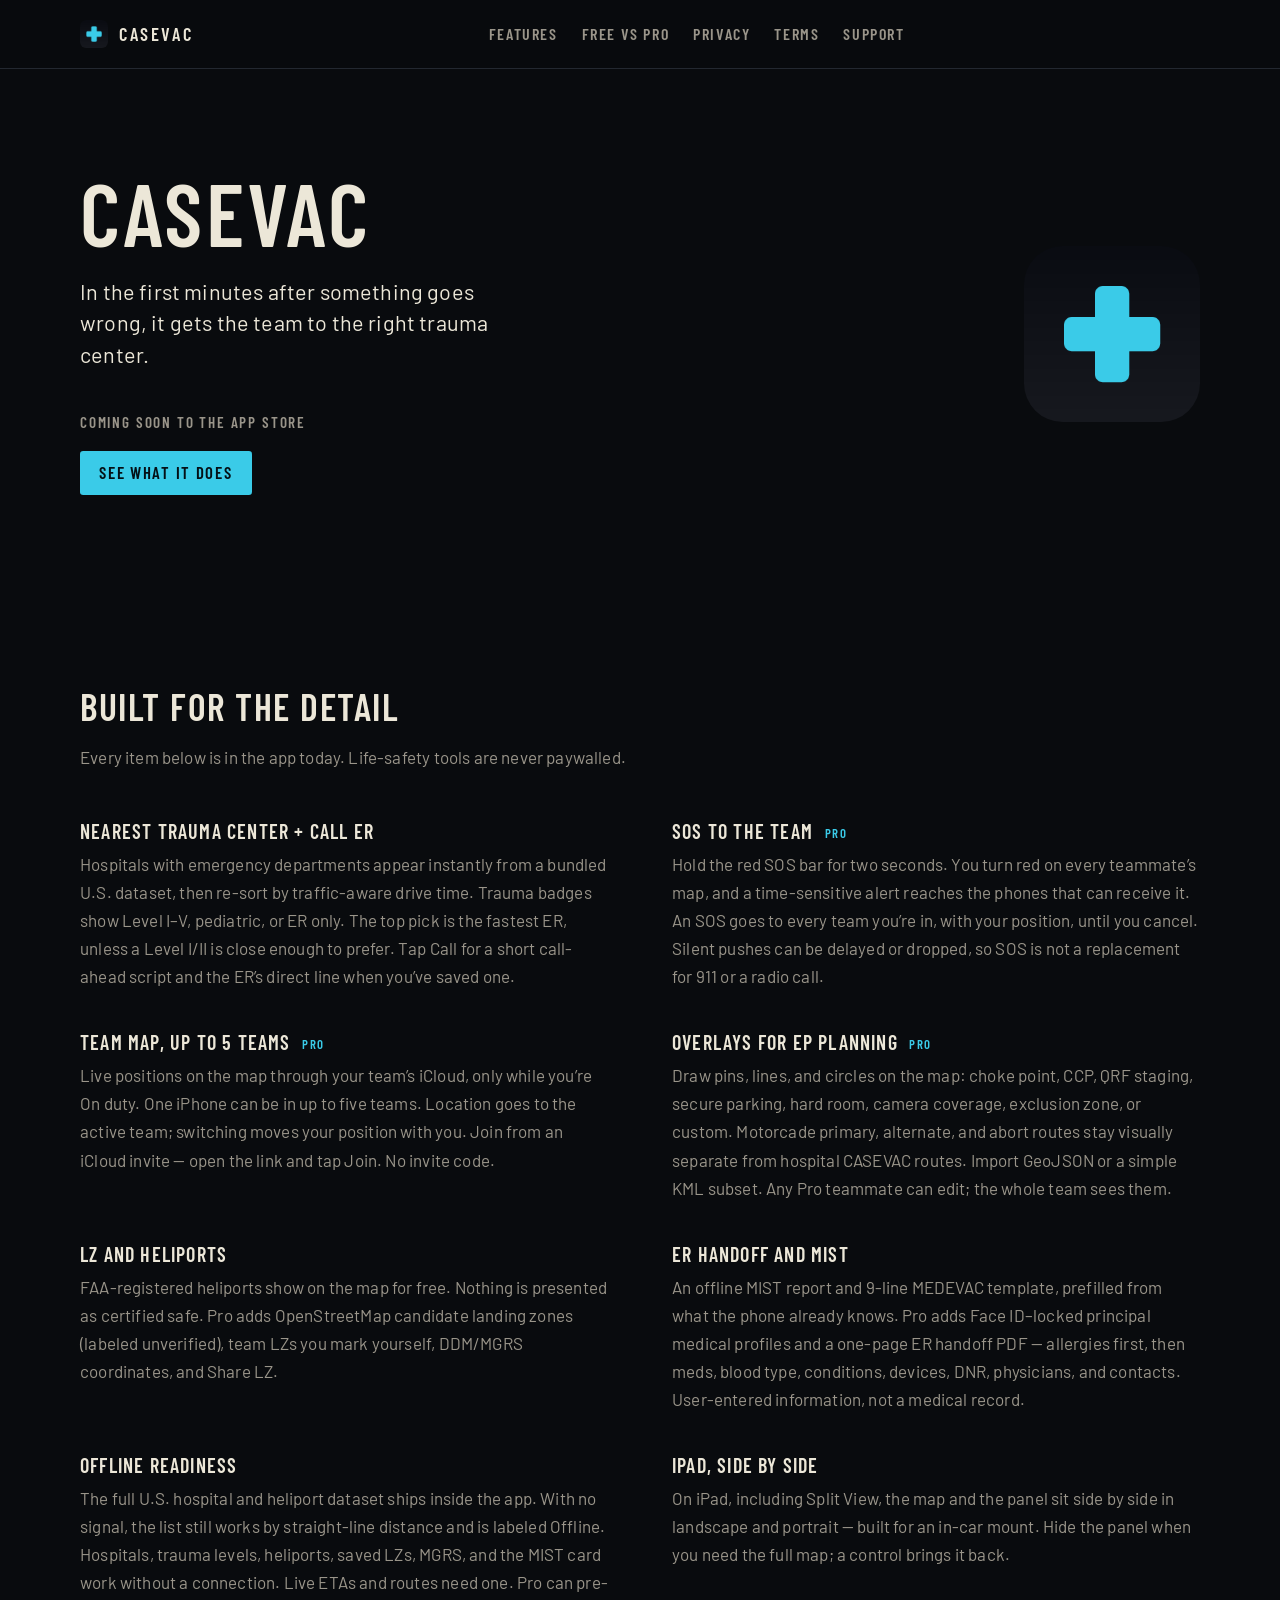
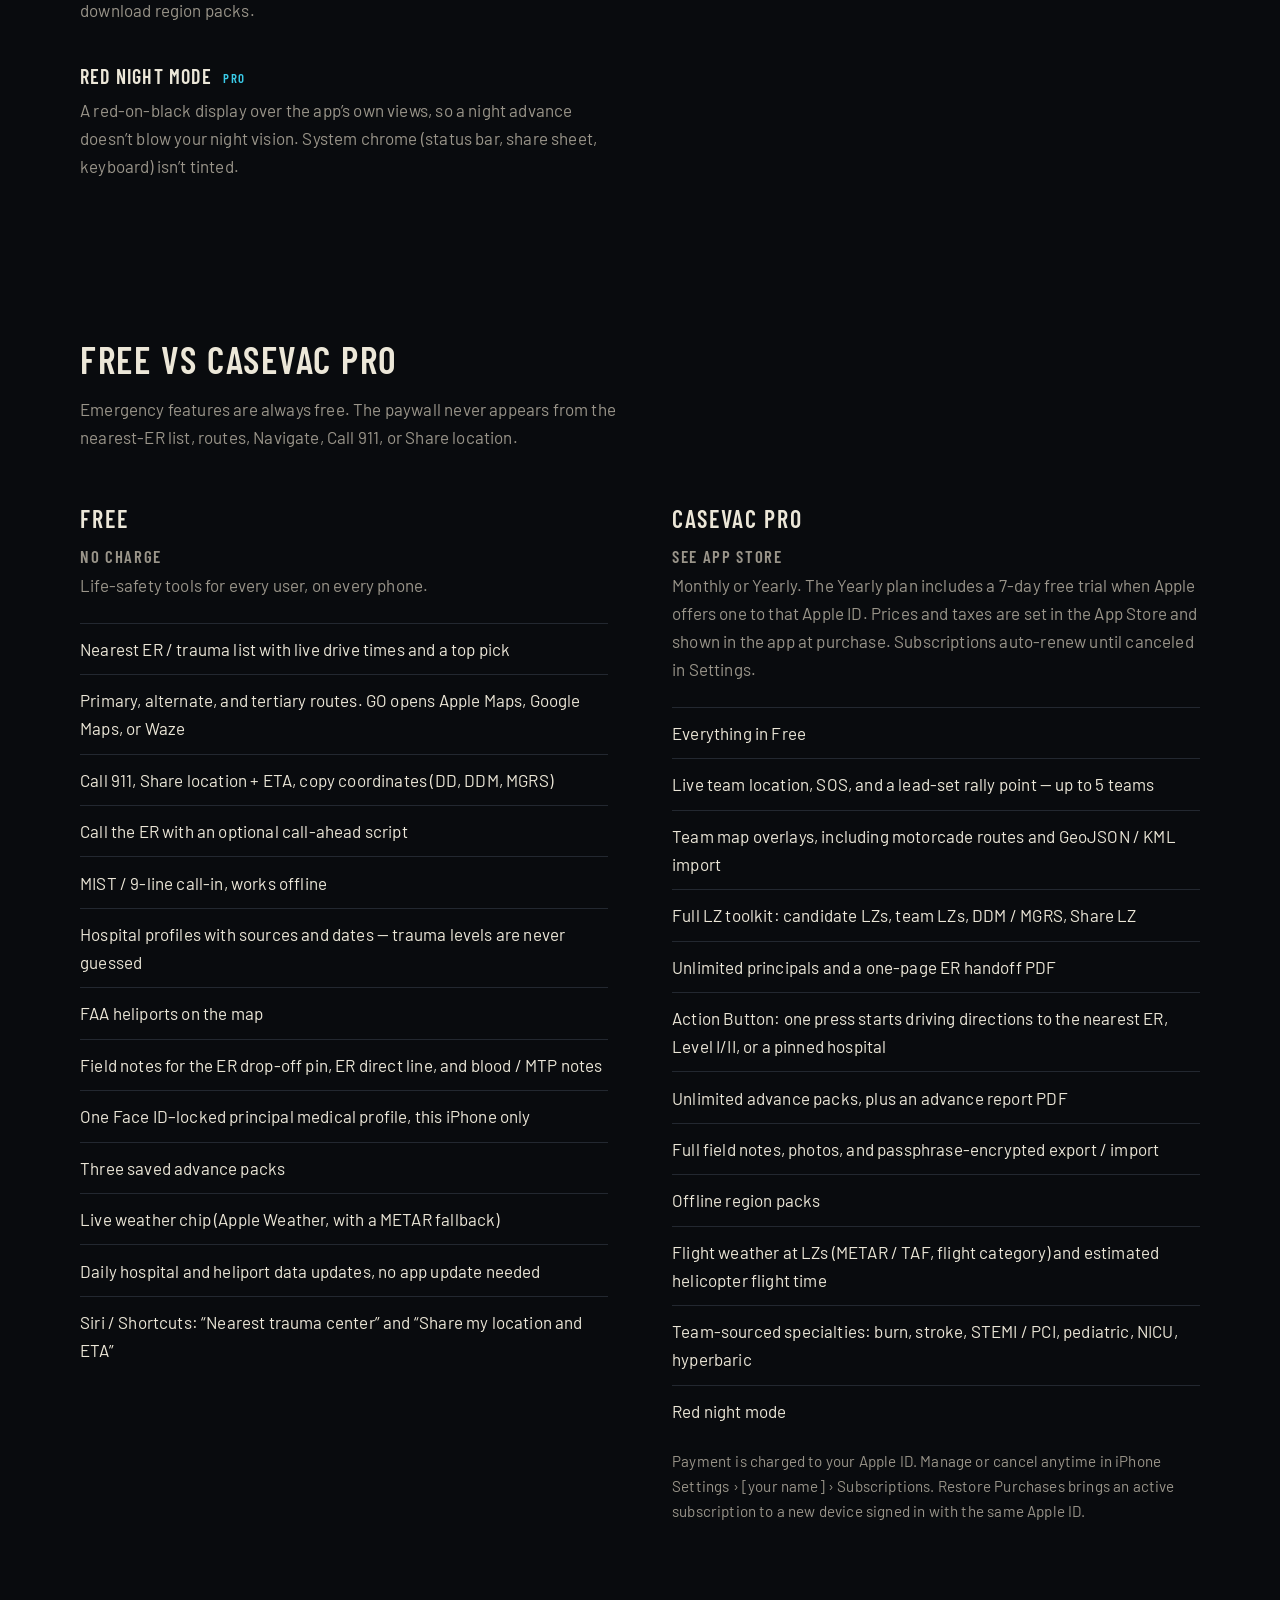
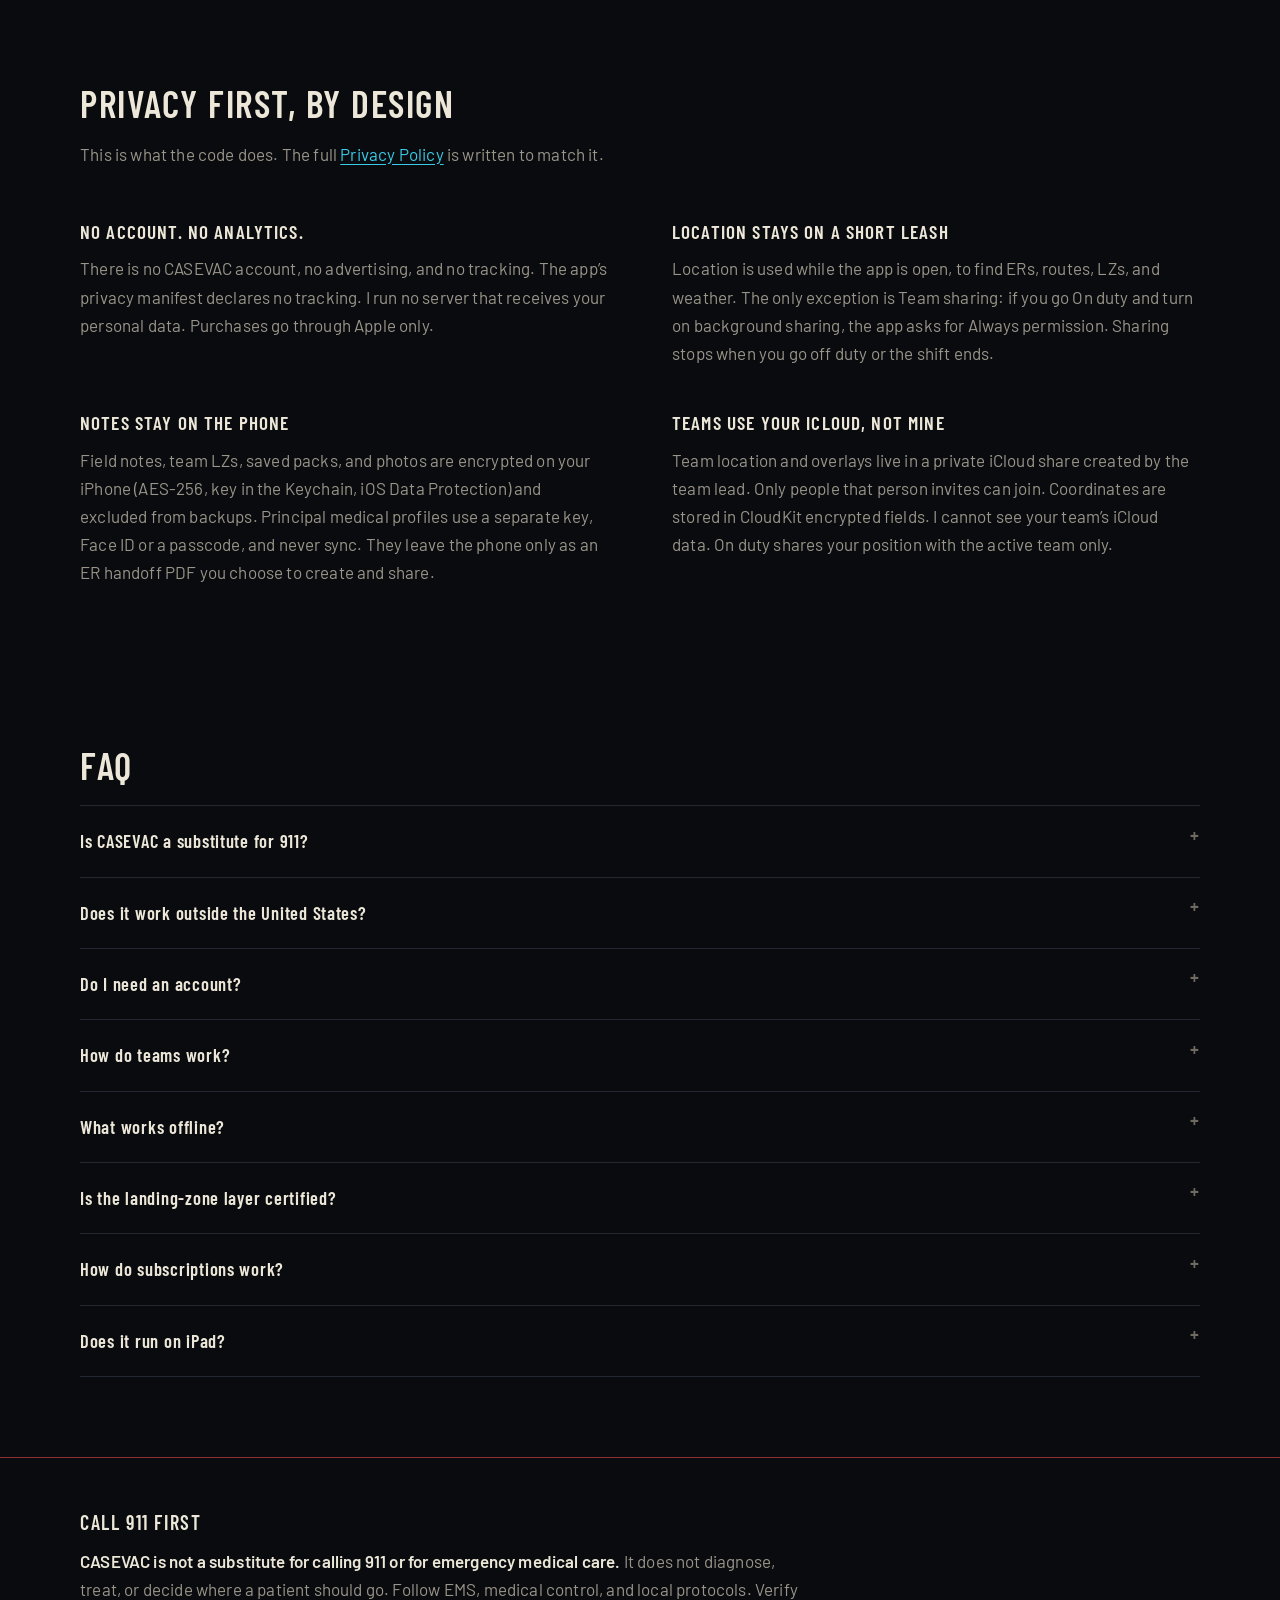
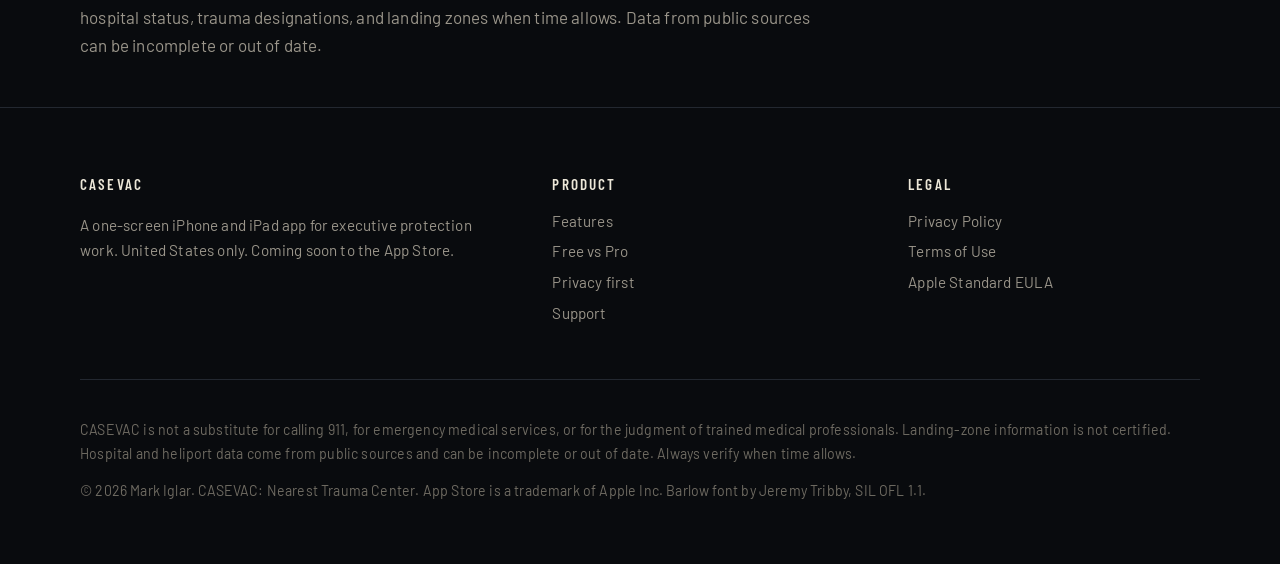
==== index.html @ 6c7a223e "Launch casevac.app site" ====
<!DOCTYPE html>
<html lang="en">
<head>
  <meta charset="utf-8">
  <meta name="viewport" content="width=device-width, initial-scale=1">
  <title>CASEVAC: Nearest Trauma Center</title>
  <meta name="description" content="CASEVAC is a US-only iPhone and iPad app for executive protection teams. It finds the nearest trauma center, routes the team, and keeps life-safety tools free.">
  <meta name="theme-color" content="#090b0e">
  <meta property="og:title" content="CASEVAC: Nearest Trauma Center">
  <meta property="og:description" content="When something goes wrong, get the team to the right trauma center. A field tool for executive protection. United States only.">
  <meta property="og:image" content="img/app-icon.png">
  <meta property="og:type" content="website">
  <link rel="icon" href="img/favicon.ico" sizes="any">
  <link rel="icon" type="image/png" href="img/favicon-32.png" sizes="32x32">
  <link rel="apple-touch-icon" href="img/apple-touch-icon.png">
  <link rel="stylesheet" href="css/styles.css">
</head>
<body>
  <a class="skip" href="#main">Skip to content</a>
  <header class="site-header">
    <div class="wrap bar">
      <a class="brand" href="index.html">
        <img src="img/app-icon.png" width="32" height="32" alt="">
        <span class="brand-name">CASEVAC</span>
      </a>
      <nav class="nav-desktop" aria-label="Primary">
          <a href="index.html#features">Features</a>
          <a href="index.html#pro">Free vs Pro</a>
          <a href="privacy.html">Privacy</a>
          <a href="terms.html">Terms</a>
          <a href="support.html">Support</a>
      </nav>
      <details class="site-nav">
        <summary class="nav-toggle">Menu</summary>
        <nav class="nav-menu" aria-label="Primary">
          <a href="index.html#features">Features</a>
          <a href="index.html#pro">Free vs Pro</a>
          <a href="privacy.html">Privacy</a>
          <a href="terms.html">Terms</a>
          <a href="support.html">Support</a>
        </nav>
      </details>
    </div>
  </header>

  <main id="main">
    <section class="hero" aria-labelledby="hero-title">
      <div class="wrap hero-grid">
        <div>
          <h1 id="hero-title">CASEVAC</h1>
          <p class="lede">In the first minutes after something goes wrong, it gets the team to the right trauma center.</p>
          <div class="hero-actions">
            <span class="badge">Coming soon to the App Store</span>
            <a class="btn btn-primary" href="#features">See what it does</a>
          </div>
        </div>
        <div class="hero-mark">
          <img src="img/app-icon.png" width="256" height="256" alt="CASEVAC app icon: a cyan medical cross on black">
        </div>
      </div>
    </section>

    <section id="features" aria-labelledby="features-title">
      <div class="wrap">
        <div class="section-head">
          <h2 id="features-title">Built for the detail</h2>
          <p class="section-lead">Every item below is in the app today. Life-safety tools are never paywalled.</p>
        </div>
        <div class="features">
          <article class="feature">
            <h3>Nearest trauma center + Call ER</h3>
            <p>Hospitals with emergency departments appear instantly from a bundled U.S. dataset, then re-sort by traffic-aware drive time. Trauma badges show Level I–V, pediatric, or ER only. The top pick is the fastest ER, unless a Level I/II is close enough to prefer. Tap Call for a short call-ahead script and the ER’s direct line when you’ve saved one.</p>
          </article>
          <article class="feature">
            <h3>SOS to the team <span class="tag">Pro</span></h3>
            <p>Hold the red SOS bar for two seconds. You turn red on every teammate’s map, and a time-sensitive alert reaches the phones that can receive it. An SOS goes to every team you’re in, with your position, until you cancel. Silent pushes can be delayed or dropped, so SOS is not a replacement for 911 or a radio call.</p>
          </article>
          <article class="feature">
            <h3>Team map, up to 5 teams <span class="tag">Pro</span></h3>
            <p>Live positions on the map through your team’s iCloud, only while you’re On duty. One iPhone can be in up to five teams. Location goes to the active team; switching moves your position with you. Join from an iCloud invite — open the link and tap Join. No invite code.</p>
          </article>
          <article class="feature">
            <h3>Overlays for EP planning <span class="tag">Pro</span></h3>
            <p>Draw pins, lines, and circles on the map: choke point, CCP, QRF staging, secure parking, hard room, camera coverage, exclusion zone, or custom. Motorcade primary, alternate, and abort routes stay visually separate from hospital CASEVAC routes. Import GeoJSON or a simple KML subset. Any Pro teammate can edit; the whole team sees them.</p>
          </article>
          <article class="feature">
            <h3>LZ and heliports</h3>
            <p>FAA-registered heliports show on the map for free. Nothing is presented as certified safe. Pro adds OpenStreetMap candidate landing zones (labeled unverified), team LZs you mark yourself, DDM/MGRS coordinates, and Share LZ.</p>
          </article>
          <article class="feature">
            <h3>ER handoff and MIST</h3>
            <p>An offline MIST report and 9-line MEDEVAC template, prefilled from what the phone already knows. Pro adds Face ID–locked principal medical profiles and a one-page ER handoff PDF — allergies first, then meds, blood type, conditions, devices, DNR, physicians, and contacts. User-entered information, not a medical record.</p>
          </article>
          <article class="feature">
            <h3>Offline readiness</h3>
            <p>The full U.S. hospital and heliport dataset ships inside the app. With no signal, the list still works by straight-line distance and is labeled Offline. Hospitals, trauma levels, heliports, saved LZs, MGRS, and the MIST card work without a connection. Live ETAs and routes need one. Pro can pre-download region packs.</p>
          </article>
          <article class="feature">
            <h3>iPad, side by side</h3>
            <p>On iPad, including Split View, the map and the panel sit side by side in landscape and portrait — built for an in-car mount. Hide the panel when you need the full map; a control brings it back.</p>
          </article>
          <article class="feature">
            <h3>Red night mode <span class="tag">Pro</span></h3>
            <p>A red-on-black display over the app’s own views, so a night advance doesn’t blow your night vision. System chrome (status bar, share sheet, keyboard) isn’t tinted.</p>
          </article>
        </div>
      </div>
    </section>

    <section id="pro" aria-labelledby="pro-title">
      <div class="wrap">
        <div class="section-head">
          <h2 id="pro-title">Free vs CASEVAC Pro</h2>
          <p class="section-lead">Emergency features are always free. The paywall never appears from the nearest-ER list, routes, Navigate, Call 911, or Share location.</p>
        </div>
        <div class="plans">
          <article class="plan">
            <header>
              <h3>Free</h3>
              <p class="price">No charge</p>
              <p>Life-safety tools for every user, on every phone.</p>
            </header>
            <ul>
              <li>Nearest ER / trauma list with live drive times and a top pick</li>
              <li>Primary, alternate, and tertiary routes. GO opens Apple Maps, Google Maps, or Waze</li>
              <li>Call 911, Share location + ETA, copy coordinates (DD, DDM, MGRS)</li>
              <li>Call the ER with an optional call-ahead script</li>
              <li>MIST / 9-line call-in, works offline</li>
              <li>Hospital profiles with sources and dates — trauma levels are never guessed</li>
              <li>FAA heliports on the map</li>
              <li>Field notes for the ER drop-off pin, ER direct line, and blood / MTP notes</li>
              <li>One Face ID–locked principal medical profile, this iPhone only</li>
              <li>Three saved advance packs</li>
              <li>Live weather chip (Apple Weather, with a METAR fallback)</li>
              <li>Daily hospital and heliport data updates, no app update needed</li>
              <li>Siri / Shortcuts: “Nearest trauma center” and “Share my location and ETA”</li>
            </ul>
          </article>
          <article class="plan plan--pro">
            <header>
              <h3>CASEVAC Pro</h3>
              <p class="price">See App Store</p>
              <p>Monthly or Yearly. The Yearly plan includes a 7-day free trial when Apple offers one to that Apple ID. Prices and taxes are set in the App Store and shown in the app at purchase. Subscriptions auto-renew until canceled in Settings.</p>
            </header>
            <ul>
              <li>Everything in Free</li>
              <li>Live team location, SOS, and a lead-set rally point — up to 5 teams</li>
              <li>Team map overlays, including motorcade routes and GeoJSON / KML import</li>
              <li>Full LZ toolkit: candidate LZs, team LZs, DDM / MGRS, Share LZ</li>
              <li>Unlimited principals and a one-page ER handoff PDF</li>
              <li>Action Button: one press starts driving directions to the nearest ER, Level I/II, or a pinned hospital</li>
              <li>Unlimited advance packs, plus an advance report PDF</li>
              <li>Full field notes, photos, and passphrase-encrypted export / import</li>
              <li>Offline region packs</li>
              <li>Flight weather at LZs (METAR / TAF, flight category) and estimated helicopter flight time</li>
              <li>Team-sourced specialties: burn, stroke, STEMI / PCI, pediatric, NICU, hyperbaric</li>
              <li>Red night mode</li>
            </ul>
            <p class="plan-foot">Payment is charged to your Apple ID. Manage or cancel anytime in iPhone Settings › [your name] › Subscriptions. Restore Purchases brings an active subscription to a new device signed in with the same Apple ID.</p>
          </article>
        </div>
      </div>
    </section>

    <section id="privacy" aria-labelledby="privacy-title">
      <div class="wrap">
        <div class="section-head">
          <h2 id="privacy-title">Privacy first, by design</h2>
          <p class="section-lead">This is what the code does. The full <a href="privacy.html">Privacy Policy</a> is written to match it.</p>
        </div>
        <div class="privacy-grid">
          <article class="p-card">
            <h3>No account. No analytics.</h3>
            <p>There is no CASEVAC account, no advertising, and no tracking. The app’s privacy manifest declares no tracking. I run no server that receives your personal data. Purchases go through Apple only.</p>
          </article>
          <article class="p-card">
            <h3>Location stays on a short leash</h3>
            <p>Location is used while the app is open, to find ERs, routes, LZs, and weather. The only exception is Team sharing: if you go On duty and turn on background sharing, the app asks for Always permission. Sharing stops when you go off duty or the shift ends.</p>
          </article>
          <article class="p-card">
            <h3>Notes stay on the phone</h3>
            <p>Field notes, team LZs, saved packs, and photos are encrypted on your iPhone (AES-256, key in the Keychain, iOS Data Protection) and excluded from backups. Principal medical profiles use a separate key, Face ID or a passcode, and never sync. They leave the phone only as an ER handoff PDF you choose to create and share.</p>
          </article>
          <article class="p-card">
            <h3>Teams use your iCloud, not mine</h3>
            <p>Team location and overlays live in a private iCloud share created by the team lead. Only people that person invites can join. Coordinates are stored in CloudKit encrypted fields. I cannot see your team’s iCloud data. On duty shares your position with the active team only.</p>
          </article>
        </div>
      </div>
    </section>

    <section id="faq" aria-labelledby="faq-title">
      <div class="wrap">
        <div class="section-head">
          <h2 id="faq-title">FAQ</h2>
        </div>
        <div class="faq">
          <details>
            <summary>Is CASEVAC a substitute for 911?</summary>
            <p>No. Call 911 first in an emergency. The app’s Call 911 button opens your phone’s dialer. Team SOS is not a replacement for 911 or a radio call. CASEVAC is not an emergency service and is not a substitute for emergency medical care or the judgment of trained medical professionals.</p>
          </details>
          <details>
            <summary>Does it work outside the United States?</summary>
            <p>No. Hospital, trauma-center, and heliport data are U.S. sources (HIFLD, CMS, FAA, and OpenStreetMap). The app is built for work in the United States.</p>
          </details>
          <details>
            <summary>Do I need an account?</summary>
            <p>No CASEVAC account. Life-safety features work without signing in. Team features need iCloud signed in on the phone, because the team lives in the lead’s iCloud share. Open the invite link and tap Join — there is no invite code.</p>
          </details>
          <details>
            <summary>How do teams work?</summary>
            <p>The lead invites people by the phone number or email of their Apple ID. You can be in up to five teams. On duty shares your position with the active team only. An SOS goes to every team you’re in. A rally point is set by the lead. Overlays can be drawn or imported by any Pro teammate and are visible to the whole team.</p>
          </details>
          <details>
            <summary>What works offline?</summary>
            <p>Hospitals, trauma levels, heliports, saved LZs, MGRS coordinates, and the MIST card work with no signal. The nearest list falls back to straight-line distance and is labeled Offline. Live drive times, routes, weather, and team updates need a connection. Pro can pre-download offline region packs.</p>
          </details>
          <details>
            <summary>Is the landing-zone layer certified?</summary>
            <p>No. Nothing in the LZ layer is presented as certified safe. FAA heliports come from public FAA data. Candidate LZs are unverified open areas from OpenStreetMap. Team LZs are sites you mark. The flight crew always has final authority over whether and where to land.</p>
          </details>
          <details>
            <summary>How do subscriptions work?</summary>
            <p>CASEVAC Pro is an auto-renewing subscription, Monthly or Yearly. The price is shown in the App Store and in the app at the time of purchase — see the App Store for current pricing. The Yearly plan is set up with a 7-day free trial when Apple offers one to that Apple ID. Payment is charged to your Apple ID. Cancel at least 24 hours before the period ends in iPhone Settings › Subscriptions. Apple handles refunds.</p>
          </details>
          <details>
            <summary>Does it run on iPad?</summary>
            <p>Yes. iPhone is portrait. iPad, including Split View, uses a side-by-side map and panel in landscape and portrait. You can hide the panel to use the full map and bring it back when you need the list.</p>
          </details>
        </div>
      </div>
    </section>

    <aside class="disclaimer" aria-labelledby="disc-title">
      <div class="wrap">
        <h2 id="disc-title">Call 911 first</h2>
        <p><strong>CASEVAC is not a substitute for calling 911 or for emergency medical care.</strong> It does not diagnose, treat, or decide where a patient should go. Follow EMS, medical control, and local protocols. Verify hospital status, trauma designations, and landing zones when time allows. Data from public sources can be incomplete or out of date.</p>
      </div>
    </aside>
  </main>

  <footer class="site-footer">
    <div class="wrap foot-grid">
      <div>
        <h2>CASEVAC</h2>
        <p>A one-screen iPhone and iPad app for executive protection work. United States only. Coming soon to the App Store.</p>
      </div>
      <div>
        <h2>Product</h2>
        <ul>
          <li><a href="index.html#features">Features</a></li>
          <li><a href="index.html#pro">Free vs Pro</a></li>
          <li><a href="index.html#privacy">Privacy first</a></li>
          <li><a href="support.html">Support</a></li>
        </ul>
      </div>
      <div>
        <h2>Legal</h2>
        <ul>
          <li><a href="privacy.html">Privacy Policy</a></li>
          <li><a href="terms.html">Terms of Use</a></li>
          <li><a href="https://www.apple.com/legal/internet-services/itunes/dev/stdeula/">Apple Standard EULA</a></li>
        </ul>
      </div>
    </div>
    <div class="wrap legal-line">
      <p>CASEVAC is not a substitute for calling 911, for emergency medical services, or for the judgment of trained medical professionals. Landing-zone information is not certified. Hospital and heliport data come from public sources and can be incomplete or out of date. Always verify when time allows.</p>
      <p>© 2026 Mark Iglar. CASEVAC: Nearest Trauma Center. App Store is a trademark of Apple Inc. Barlow font by Jeremy Tribby, SIL OFL 1.1.</p>
    </div>
  </footer>
</body>
</html>
---- css/styles.css ----
@font-face {
  font-family: "Barlow Condensed";
  src: url("../fonts/BarlowCondensed-SemiBold.ttf") format("truetype");
  font-weight: 600;
  font-style: normal;
  font-display: swap;
}
@font-face {
  font-family: "Barlow";
  src: url("../fonts/Barlow-Regular.ttf") format("truetype");
  font-weight: 400;
  font-style: normal;
  font-display: swap;
}
@font-face {
  font-family: "Barlow";
  src: url("../fonts/Barlow-Italic.ttf") format("truetype");
  font-weight: 400;
  font-style: italic;
  font-display: swap;
}
@font-face {
  font-family: "Barlow";
  src: url("../fonts/Barlow-SemiBold.ttf") format("truetype");
  font-weight: 600;
  font-style: normal;
  font-display: swap;
}

/* CASEVAC marketing site
   Type: Barlow Condensed 600 + Barlow 400, SIL OFL 1.1
   Palette: near-black, bone, one accent (icon cyan). Red is reserved for the 911 disclaimer.
*/

:root {
  --bg: #090b0e;
  --bg-2: #101318;
  --line: #232830;
  --ink: #ece7d8;
  --ink-dim: #9a958a;
  --ink-mute: #6f6b62;
  --cyan: #3acbe8;
  --cyan-ink: #041016;
  --red: #e0362e;
  --measure: 70rem;
  --gutter: 1.5rem;
  --header-h: 4.25rem;
  --font-display: "Barlow Condensed", "Arial Narrow", "Franklin Gothic Medium", "Helvetica Neue", sans-serif;
  --font-body: "Barlow", "Helvetica Neue", "Segoe UI", system-ui, sans-serif;
  --space-1: 0.25rem;
  --space-2: 0.5rem;
  --space-3: 1rem;
  --space-4: 1.5rem;
  --space-5: 2.5rem;
  --space-6: 5rem;
  --radius: 0.2rem;
}

*, *::before, *::after { box-sizing: border-box; }
html { scroll-behavior: smooth; }
@media (prefers-reduced-motion: reduce) {
  html { scroll-behavior: auto; }
  *, *::before, *::after { animation: none !important; transition: none !important; }
}

body {
  margin: 0;
  background: var(--bg);
  color: var(--ink);
  font-family: var(--font-body);
  font-size: 1.0625rem;
  line-height: 1.65;
  font-weight: 400;
  letter-spacing: 0.01em;
  -webkit-font-smoothing: antialiased;
  text-rendering: optimizeLegibility;
}

img { max-width: 100%; height: auto; display: block; }
strong, b { font-weight: 600; }
a { color: var(--cyan); text-underline-offset: 0.18em; }
a:hover { color: var(--ink); }
a:focus-visible, button:focus-visible, summary:focus-visible {
  outline: 2px solid var(--cyan);
  outline-offset: 3px;
}

.skip {
  position: absolute;
  left: var(--gutter);
  top: -4rem;
  background: var(--cyan);
  color: var(--cyan-ink);
  font-weight: 600;
  padding: 0.5rem 0.75rem;
  z-index: 100;
}
.skip:focus { top: 0.5rem; }

.wrap {
  width: min(var(--measure), calc(100% - 2 * var(--gutter)));
  margin-inline: auto;
}

/* ---------- Header ---------- */
.site-header {
  position: sticky;
  top: 0;
  z-index: 40;
  background: color-mix(in srgb, var(--bg) 92%, transparent);
  backdrop-filter: blur(16px);
  -webkit-backdrop-filter: blur(16px);
  border-bottom: 1px solid var(--line);
}
.site-header .bar {
  display: flex;
  align-items: center;
  justify-content: space-between;
  gap: var(--space-4);
  min-height: var(--header-h);
}
.brand {
  display: flex;
  align-items: center;
  gap: 0.7rem;
  text-decoration: none;
  color: inherit;
  min-width: 0;
}
.brand img {
  width: 1.75rem;
  height: 1.75rem;
  border-radius: 22%;
  flex-shrink: 0;
}
.brand-name {
  font-family: var(--font-display);
  font-weight: 600;
  font-size: 1.15rem;
  letter-spacing: 0.14em;
  line-height: 1;
  text-transform: uppercase;
}

.nav-toggle { display: none; }
.nav-menu,
.nav-desktop {
  display: flex;
  align-items: center;
  gap: 0.15rem 1.5rem;
}
.nav-menu a,
.nav-desktop a {
  color: var(--ink-dim);
  text-decoration: none;
  font-family: var(--font-display);
  font-weight: 600;
  font-size: 1rem;
  letter-spacing: 0.1em;
  text-transform: uppercase;
}
.nav-menu a:hover,
.nav-desktop a:hover { color: var(--ink); }
.nav-menu a[aria-current="page"],
.nav-desktop a[aria-current="page"] { color: var(--cyan); }

@media (max-width: 720px) {
  .nav-desktop { display: none; }
  .nav-toggle {
    display: block;
    background: none;
    border: 0;
    color: var(--ink);
    font-family: var(--font-display);
    font-weight: 600;
    letter-spacing: 0.12em;
    text-transform: uppercase;
    font-size: 0.95rem;
    padding: 0.45rem 0.15rem 0.45rem 0.6rem;
    cursor: pointer;
  }
  .nav-toggle::-webkit-details-marker, .nav-toggle::marker { display: none; content: ""; }
  .site-nav { position: relative; }
  .nav-menu {
    display: none;
    position: absolute;
    right: 0;
    top: calc(100% + 0.65rem);
    flex-direction: column;
    align-items: stretch;
    min-width: 14rem;
    padding: var(--space-2) 0;
    background: var(--bg-2);
    border: 1px solid var(--line);
    box-shadow: 0 16px 40px rgba(0,0,0,0.45);
  }
  .site-nav[open] .nav-menu { display: flex; }
  .nav-menu a { padding: 0.75rem 1rem; }
}

/* ---------- Hero ---------- */
.hero {
  padding: 4.5rem 0 5rem;
}
@media (min-width: 800px) {
  .hero { padding: 6.5rem 0 7rem; }
}

.hero-grid {
  display: grid;
  gap: var(--space-4);
  align-items: center;
}
.hero-mark { order: -1; }
.hero-mark img {
  width: 5.5rem;
  height: auto;
  border-radius: 22%;
}
@media (min-width: 800px) {
  .hero-grid {
    grid-template-columns: minmax(0, 1fr) auto;
    gap: 5rem;
  }
  .hero-mark { order: 0; justify-self: end; }
  .hero-mark img { width: 11rem; }
}

.hero h1 {
  font-family: var(--font-display);
  font-weight: 600;
  font-size: clamp(3.25rem, 10vw, 5.5rem);
  line-height: 0.9;
  letter-spacing: 0.04em;
  text-transform: uppercase;
  margin: 0 0 var(--space-4);
}
.lede {
  font-size: clamp(1.15rem, 2vw, 1.35rem);
  line-height: 1.45;
  font-weight: 400;
  max-width: 28rem;
  margin: 0 0 var(--space-5);
  color: var(--ink);
}
.hero-actions {
  display: flex;
  flex-direction: column;
  align-items: flex-start;
  gap: var(--space-3);
}
.badge {
  display: inline-flex;
  align-items: center;
  color: var(--ink-dim);
  font-family: var(--font-display);
  font-weight: 600;
  font-size: 0.95rem;
  letter-spacing: 0.12em;
  text-transform: uppercase;
  text-decoration: none;
}
.btn {
  display: inline-flex;
  align-items: center;
  justify-content: center;
  min-height: 2.75rem;
  padding: 0.45rem 1.15rem;
  border-radius: var(--radius);
  font-family: var(--font-display);
  font-weight: 600;
  font-size: 1.05rem;
  letter-spacing: 0.1em;
  text-transform: uppercase;
  text-decoration: none;
  border: 1px solid transparent;
}
.btn-primary {
  background: var(--cyan);
  color: var(--cyan-ink);
}
.btn-primary:hover { background: var(--ink); color: var(--cyan-ink); }


/* ---------- Sections ---------- */
section { padding: var(--space-6) 0; }
.section-head {
  margin-bottom: 3rem;
  max-width: 36rem;
}
.section-head:not(:has(.section-lead)) {
  margin-bottom: 1.25rem;
}
.section-head h2,
.page-hero h1,
.legal h1 {
  font-family: var(--font-display);
  font-weight: 600;
  font-size: clamp(1.85rem, 4vw, 2.35rem);
  line-height: 1.05;
  letter-spacing: 0.04em;
  text-transform: uppercase;
  margin: 0 0 var(--space-3);
}
.section-lead {
  color: var(--ink-dim);
  margin: 0;
  max-width: 36rem;
}

/* Features */
.features {
  display: grid;
  gap: 2.5rem 4rem;
}
@media (min-width: 800px) {
  .features { grid-template-columns: 1fr 1fr; }
}
.feature h3 {
  font-family: var(--font-display);
  font-weight: 600;
  font-size: 1.25rem;
  letter-spacing: 0.06em;
  text-transform: uppercase;
  margin: 0 0 0.45rem;
  line-height: 1.2;
}
.feature p { margin: 0; color: var(--ink-dim); }
.feature .tag {
  display: inline;
  margin-left: 0.4rem;
  font-family: var(--font-display);
  font-size: 0.8rem;
  font-weight: 600;
  letter-spacing: 0.12em;
  text-transform: uppercase;
  color: var(--cyan);
  vertical-align: 0.08em;
}

/* Pricing */
.plans {
  display: grid;
  gap: 3rem 4rem;
  align-items: start;
}
@media (min-width: 760px) {
  .plans { grid-template-columns: 1fr 1fr; }
}
.plan header { margin-bottom: var(--space-4); }
.plan h3 {
  font-family: var(--font-display);
  font-weight: 600;
  font-size: 1.5rem;
  letter-spacing: 0.08em;
  text-transform: uppercase;
  margin: 0 0 0.25rem;
}
.price {
  font-family: var(--font-display);
  font-weight: 600;
  font-size: 1.05rem;
  letter-spacing: 0.1em;
  text-transform: uppercase;
  color: var(--cyan);
  margin: 0 0 0.65rem;
}
.plan header p { margin: 0; color: var(--ink-dim); }
.plan ul {
  list-style: none;
  margin: 0;
  padding: 0;
}
.plan li {
  padding: 0.7rem 0;
  border-top: 1px solid var(--line);
  color: var(--ink);
}
.plan li:last-child { padding-bottom: 0; }
.plan-foot {
  margin: var(--space-4) 0 0;
  color: var(--ink-dim);
  font-size: 0.95rem;
}

/* Privacy first */
.privacy-grid {
  display: grid;
  gap: 2.5rem 4rem;
}
@media (min-width: 700px) {
  .privacy-grid { grid-template-columns: 1fr 1fr; }
}
.p-card h3 {
  font-family: var(--font-display);
  font-weight: 600;
  font-size: 1.2rem;
  letter-spacing: 0.06em;
  text-transform: uppercase;
  margin: 0 0 0.45rem;
}
.p-card p { margin: 0; color: var(--ink-dim); }

/* FAQ */
.faq { display: grid; gap: 0; }
.faq details { border-top: 1px solid var(--line); }
.faq details:last-child { border-bottom: 1px solid var(--line); }
.faq summary {
  cursor: pointer;
  list-style: none;
  font-family: var(--font-display);
  font-weight: 600;
  font-size: 1.15rem;
  letter-spacing: 0.04em;
  padding: 1.25rem 2rem 1.25rem 0;
  position: relative;
}
.faq summary::-webkit-details-marker { display: none; }
.faq summary::after {
  content: "+";
  position: absolute;
  right: 0;
  top: 1.15rem;
  color: var(--ink-mute);
  font-weight: 600;
  font-size: 1.25rem;
  line-height: 1;
}
.faq details[open] summary::after { content: "–"; }
.faq details p {
  margin: 0 0 1.35rem;
  color: var(--ink-dim);
  max-width: 42rem;
}

/* Disclaimer — signal red is intentional, not a brand accent */
.disclaimer {
  padding: 3rem 0;
  border-top: 1px solid color-mix(in srgb, var(--red) 55%, var(--line));
}
.disclaimer h2 {
  font-family: var(--font-display);
  font-weight: 600;
  font-size: 1.25rem;
  letter-spacing: 0.08em;
  text-transform: uppercase;
  color: var(--ink);
  margin: 0 0 0.5rem;
}
.disclaimer p { margin: 0; max-width: 46rem; color: var(--ink-dim); }
.disclaimer strong { color: var(--ink); }

/* Footer */
.site-footer {
  padding: 4rem 0 3rem;
  color: var(--ink-dim);
  font-size: 0.95rem;
  border-top: 1px solid var(--line);
}
.foot-grid {
  display: grid;
  gap: 2.25rem;
}
@media (min-width: 700px) {
  .foot-grid { grid-template-columns: 1.4fr 1fr 1fr; gap: 4rem; }
}
.site-footer h2 {
  font-family: var(--font-display);
  font-weight: 600;
  font-size: 0.95rem;
  letter-spacing: 0.14em;
  text-transform: uppercase;
  color: var(--ink);
  margin: 0 0 0.7rem;
}
.site-footer ul { list-style: none; margin: 0; padding: 0; }
.site-footer li { margin: 0.35rem 0; }
.site-footer a { color: var(--ink-dim); text-decoration: none; }
.site-footer a:hover { color: var(--cyan); }
.legal-line {
  margin-top: 3rem;
  padding-top: 1.5rem;
  border-top: 1px solid var(--line);
  color: var(--ink-mute);
  font-size: 0.88rem;
}

/* Interior pages */
.page-hero {
  padding: 4rem 0 0;
}
.page-hero p { color: var(--ink-dim); max-width: 40rem; margin: 0.75rem 0 0; }

.legal {
  padding: 2.5rem 0 5rem;
}
.legal .updated {
  font-family: var(--font-display);
  letter-spacing: 0.1em;
  text-transform: uppercase;
  color: var(--ink-dim);
  font-size: 0.9rem;
  font-weight: 600;
  margin: 0 0 1.5rem;
}
.legal .lede-box {
  padding: 0;
  margin: 0 0 2.5rem;
  max-width: 46rem;
}
.legal h2 {
  font-family: var(--font-display);
  font-weight: 600;
  font-size: 1.35rem;
  letter-spacing: 0.06em;
  text-transform: uppercase;
  margin: 2.5rem 0 0.7rem;
}
.legal h3 {
  font-family: var(--font-display);
  font-weight: 600;
  font-size: 1.1rem;
  letter-spacing: 0.05em;
  text-transform: uppercase;
  margin: 1.4rem 0 0.4rem;
}
.legal p, .legal li { max-width: 46rem; color: var(--ink); }
.legal li { margin: 0.35rem 0; }
.legal table {
  width: 100%;
  max-width: 46rem;
  border-collapse: collapse;
  font-size: 0.98rem;
  margin: 0.6rem 0 1rem;
}
.legal th, .legal td {
  text-align: left;
  vertical-align: top;
  padding: 0.65rem 0.7rem 0.65rem 0;
  border-bottom: 1px solid var(--line);
}
.legal th {
  color: var(--ink-dim);
  font-family: var(--font-display);
  letter-spacing: 0.08em;
  text-transform: uppercase;
  font-weight: 600;
}

@media (max-width: 720px) {
  :root { --gutter: 1.25rem; --space-6: 3.75rem; }
  .hero { padding: 3.25rem 0 3.75rem; }
  .page-hero { padding: 3rem 0 0; }
}

@media print {
  .site-header, .site-footer, .skip, .hero-actions { display: none !important; }
  body { background: #fff; color: #111; }
  .legal p, .legal li, .legal td { color: #111; }
  a { color: inherit; }
}
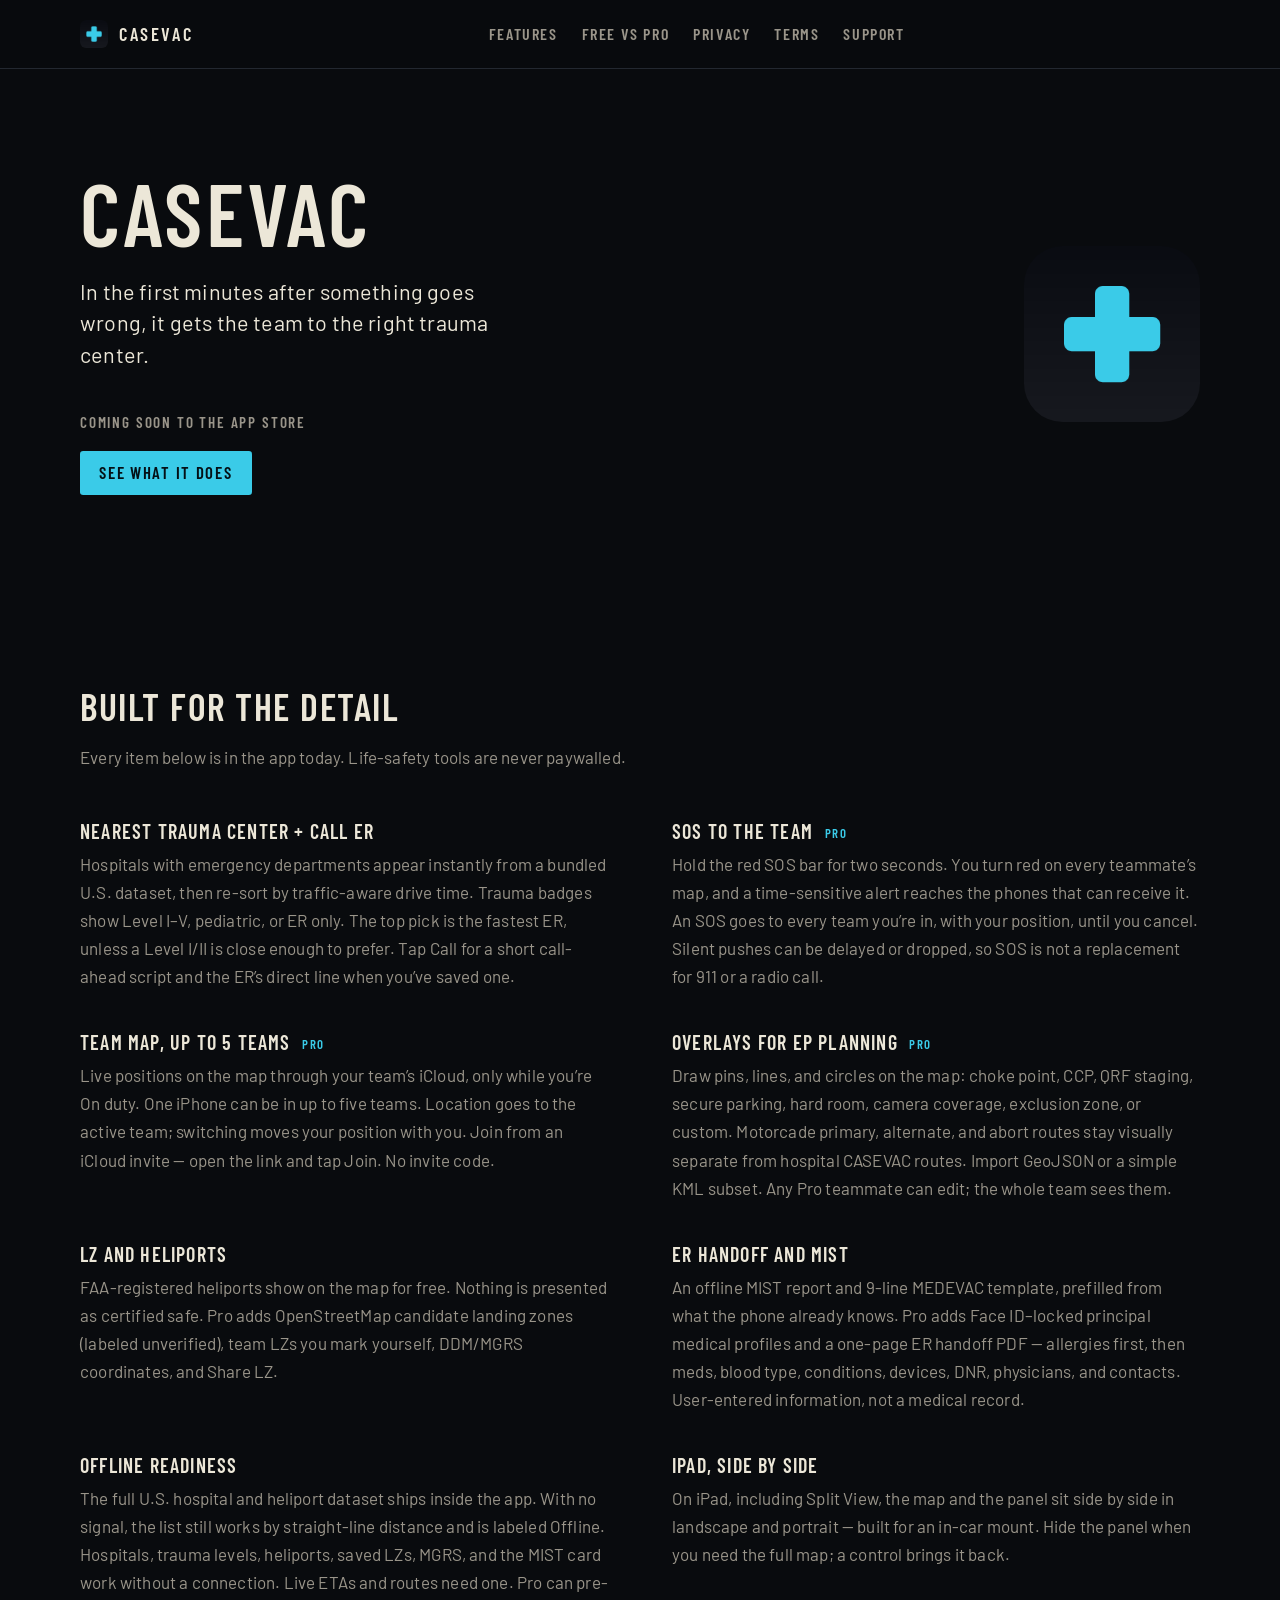
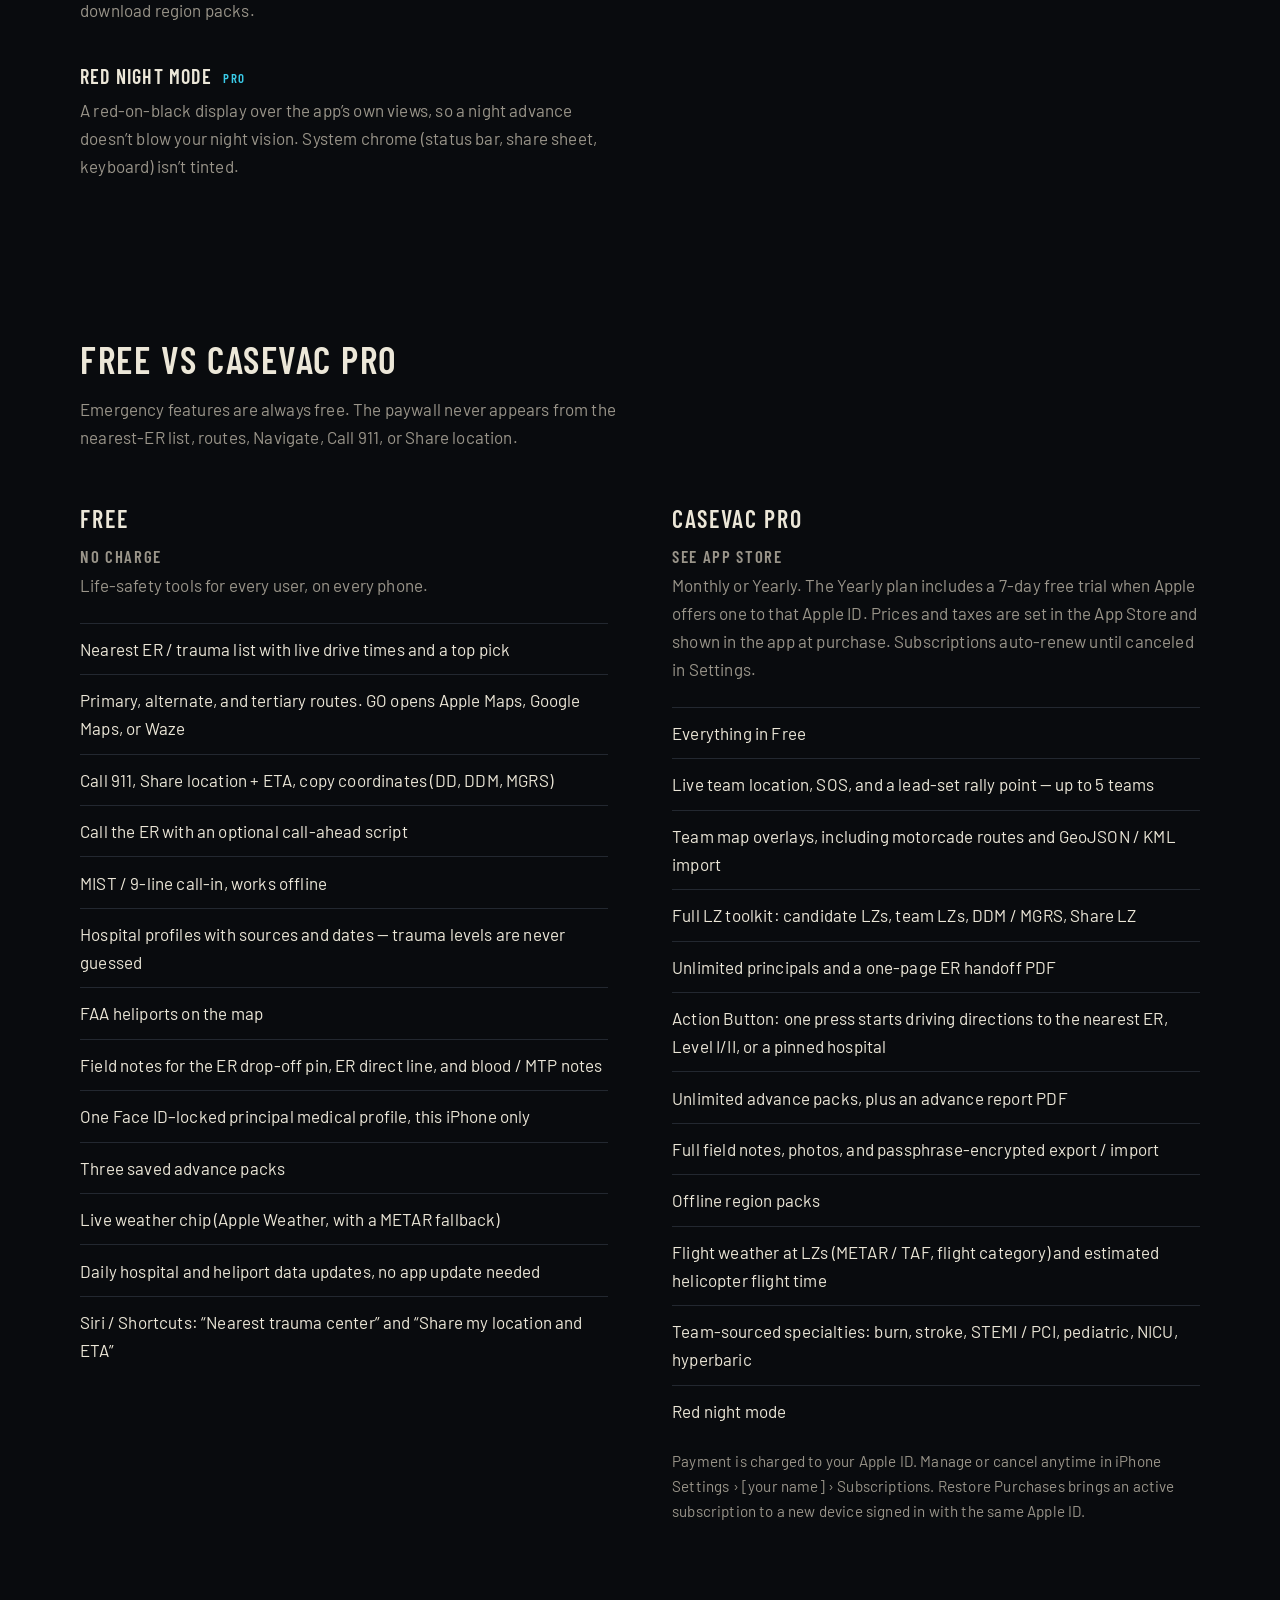
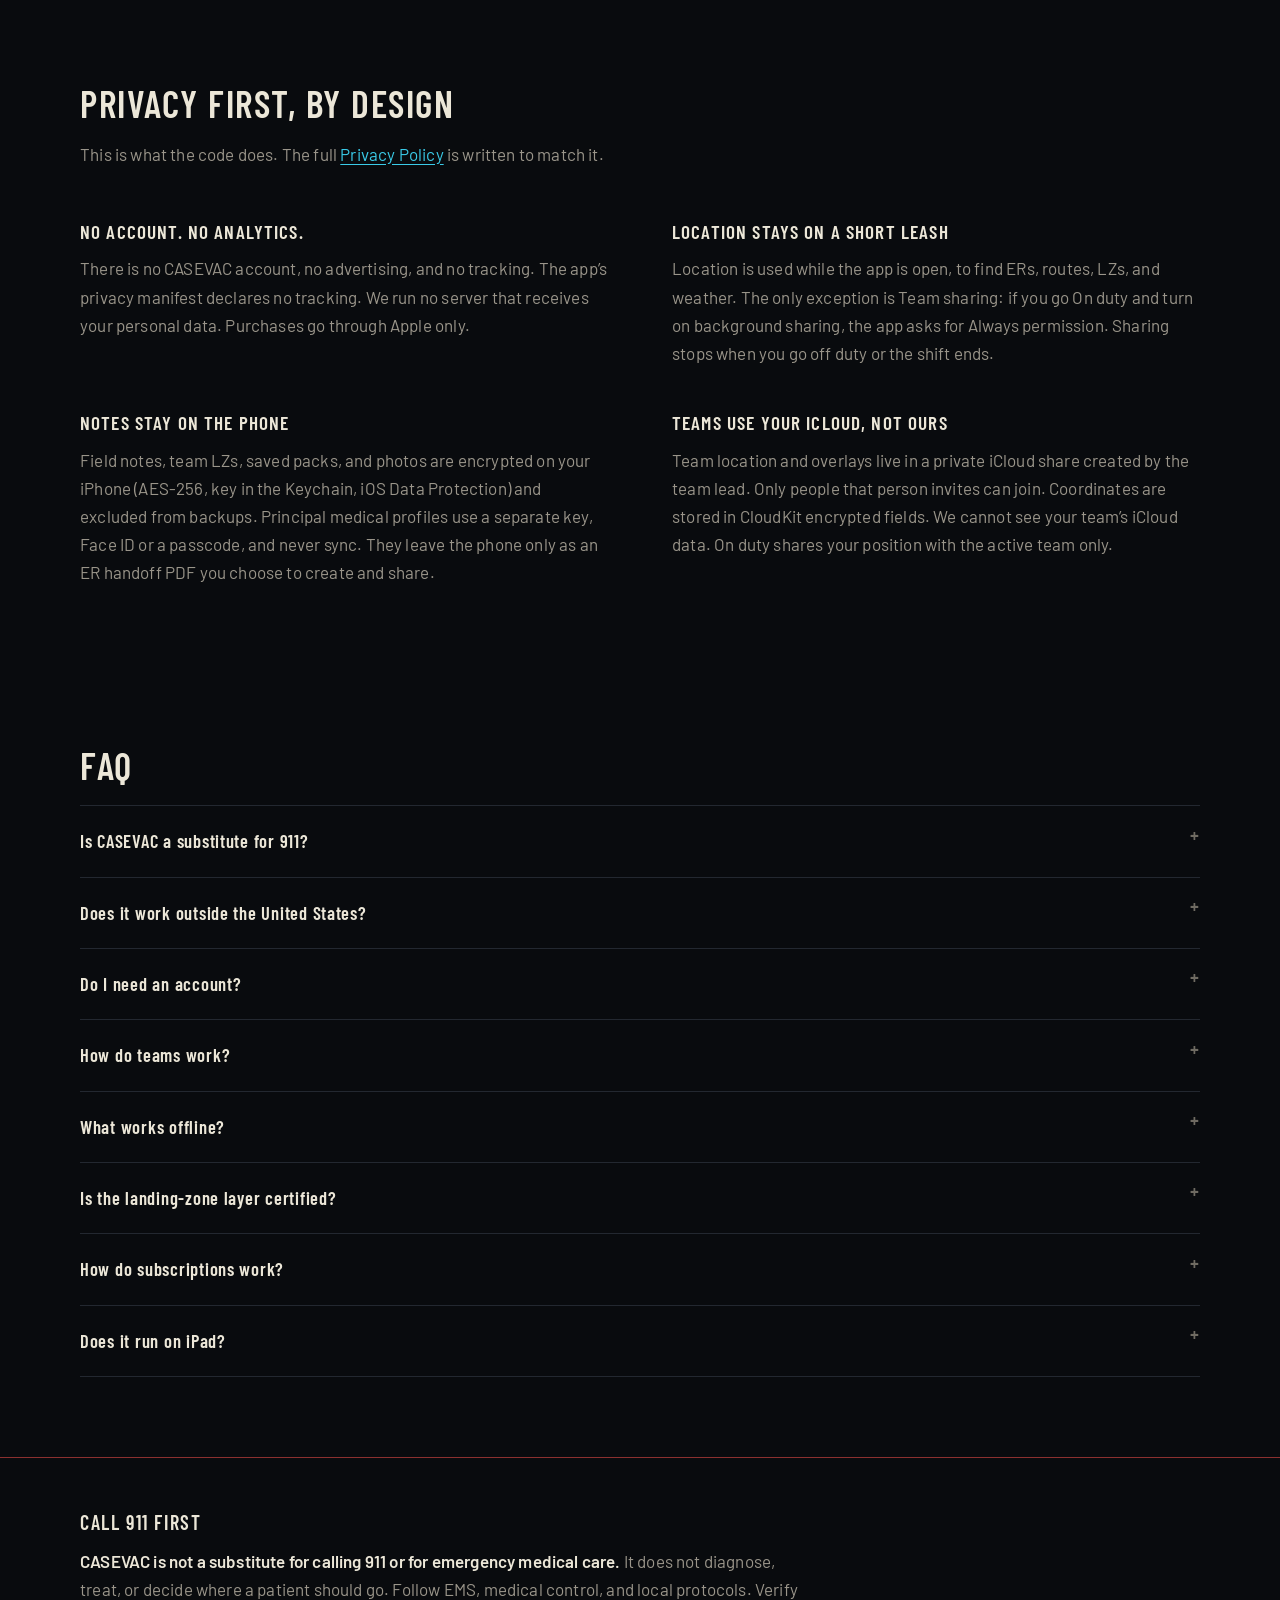
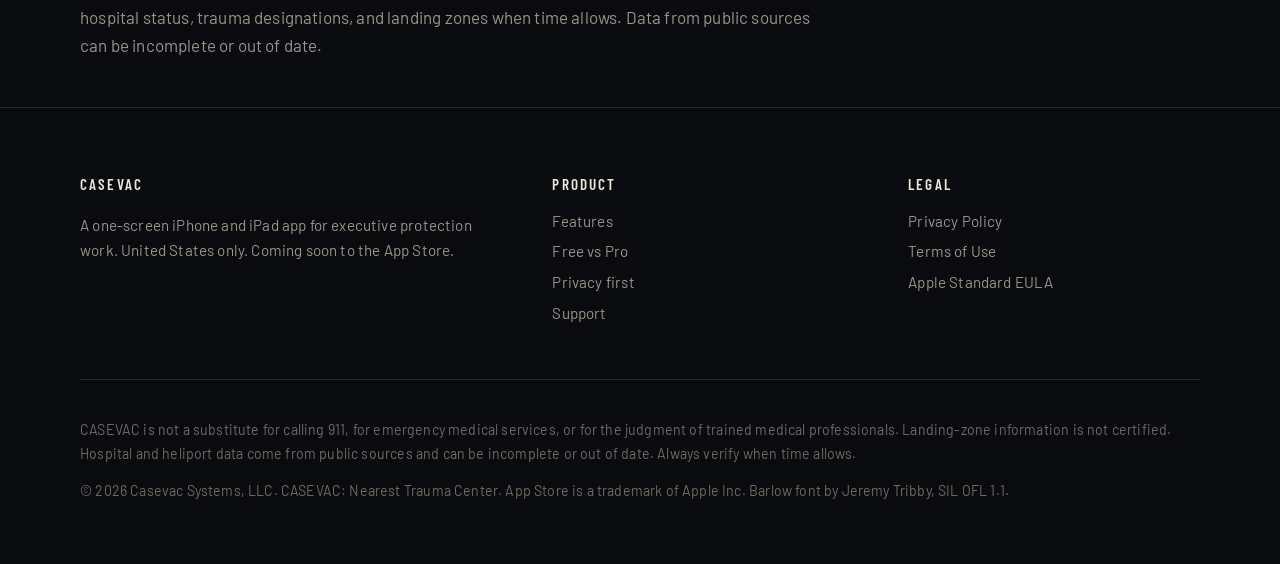
==== commit b4494fa5: "Publisher is Casevac Systems, LLC: legal pages, footer, support, meta" ====
--- a/index.html
+++ b/index.html
@@ -5,6 +5,7 @@
   <meta name="viewport" content="width=device-width, initial-scale=1">
   <title>CASEVAC: Nearest Trauma Center</title>
   <meta name="description" content="CASEVAC is a US-only iPhone and iPad app for executive protection teams. It finds the nearest trauma center, routes the team, and keeps life-safety tools free.">
+  <meta name="author" content="Casevac Systems, LLC">
   <meta name="theme-color" content="#090b0e">
   <meta property="og:title" content="CASEVAC: Nearest Trauma Center">
   <meta property="og:description" content="When something goes wrong, get the team to the right trauma center. A field tool for executive protection. United States only.">
@@ -14,6 +15,9 @@
   <link rel="icon" type="image/png" href="img/favicon-32.png" sizes="32x32">
   <link rel="apple-touch-icon" href="img/apple-touch-icon.png">
   <link rel="stylesheet" href="css/styles.css">
+  <script type="application/ld+json">
+  {"@context":"https://schema.org","@type":"Organization","name":"Casevac Systems, LLC","url":"https://casevac.app/","email":"support@casevac.app"}
+  </script>
 </head>
 <body>
   <a class="skip" href="#main">Skip to content</a>
@@ -171,7 +175,7 @@
         <div class="privacy-grid">
           <article class="p-card">
             <h3>No account. No analytics.</h3>
-            <p>There is no CASEVAC account, no advertising, and no tracking. The app’s privacy manifest declares no tracking. I run no server that receives your personal data. Purchases go through Apple only.</p>
+            <p>There is no CASEVAC account, no advertising, and no tracking. The app’s privacy manifest declares no tracking. We run no server that receives your personal data. Purchases go through Apple only.</p>
           </article>
           <article class="p-card">
             <h3>Location stays on a short leash</h3>
@@ -182,8 +186,8 @@
             <p>Field notes, team LZs, saved packs, and photos are encrypted on your iPhone (AES-256, key in the Keychain, iOS Data Protection) and excluded from backups. Principal medical profiles use a separate key, Face ID or a passcode, and never sync. They leave the phone only as an ER handoff PDF you choose to create and share.</p>
           </article>
           <article class="p-card">
-            <h3>Teams use your iCloud, not mine</h3>
-            <p>Team location and overlays live in a private iCloud share created by the team lead. Only people that person invites can join. Coordinates are stored in CloudKit encrypted fields. I cannot see your team’s iCloud data. On duty shares your position with the active team only.</p>
+            <h3>Teams use your iCloud, not ours</h3>
+            <p>Team location and overlays live in a private iCloud share created by the team lead. Only people that person invites can join. Coordinates are stored in CloudKit encrypted fields. We cannot see your team’s iCloud data. On duty shares your position with the active team only.</p>
           </article>
         </div>
       </div>
@@ -265,7 +269,7 @@
     </div>
     <div class="wrap legal-line">
       <p>CASEVAC is not a substitute for calling 911, for emergency medical services, or for the judgment of trained medical professionals. Landing-zone information is not certified. Hospital and heliport data come from public sources and can be incomplete or out of date. Always verify when time allows.</p>
-      <p>© 2026 Mark Iglar. CASEVAC: Nearest Trauma Center. App Store is a trademark of Apple Inc. Barlow font by Jeremy Tribby, SIL OFL 1.1.</p>
+      <p>© 2026 Casevac Systems, LLC. CASEVAC: Nearest Trauma Center. App Store is a trademark of Apple Inc. Barlow font by Jeremy Tribby, SIL OFL 1.1.</p>
     </div>
   </footer>
 </body>
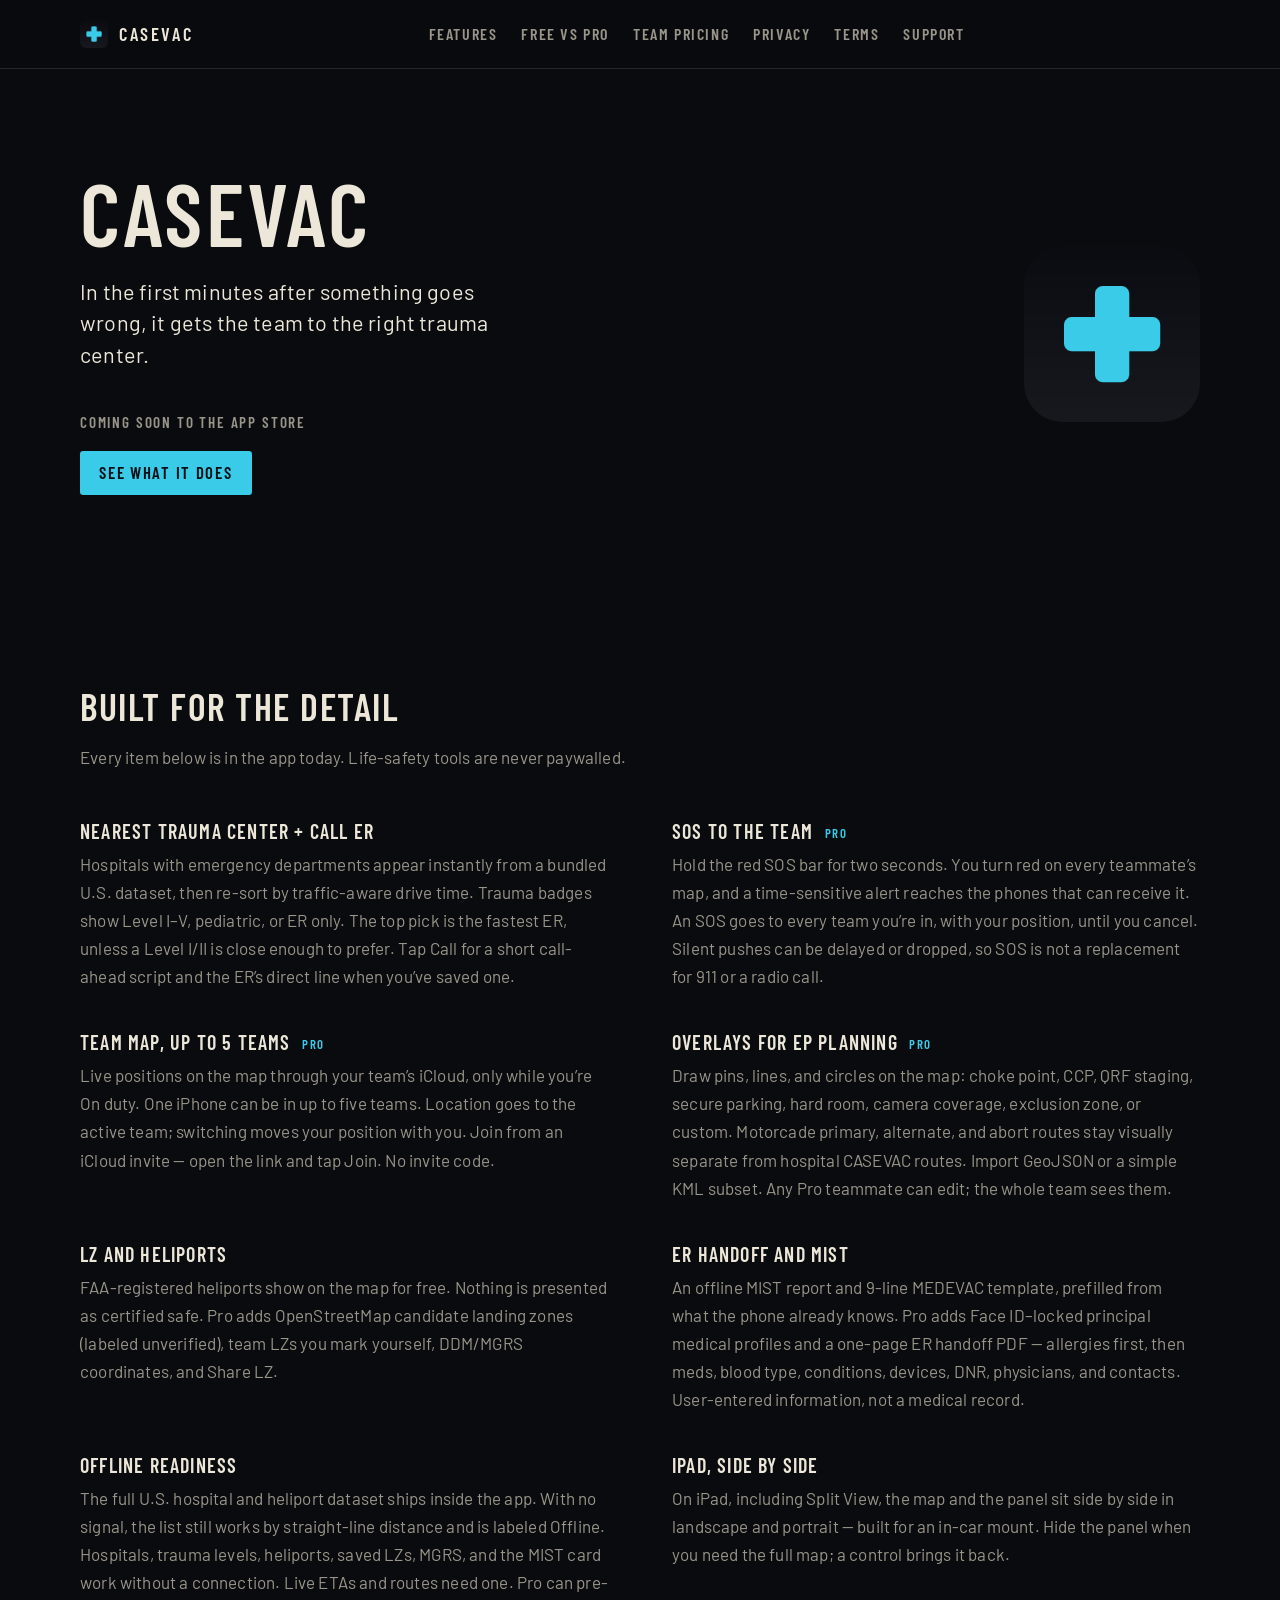
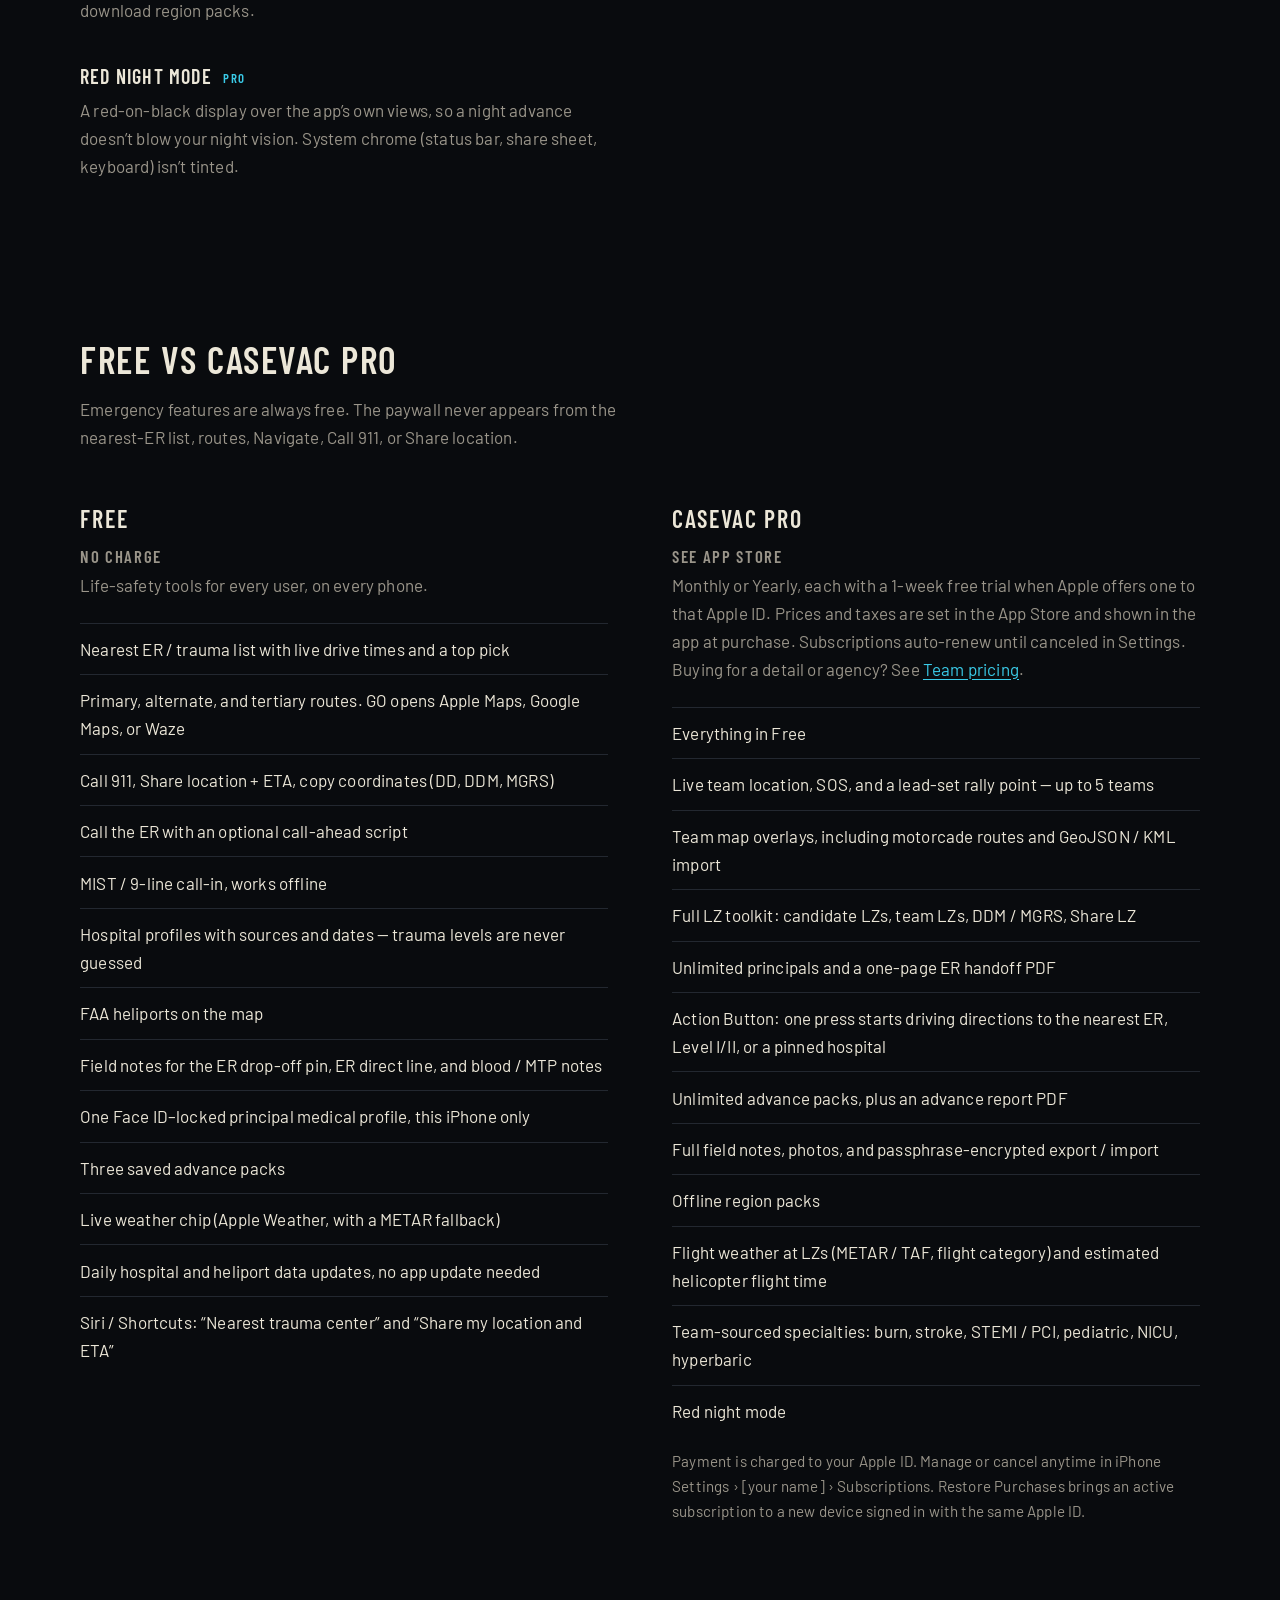
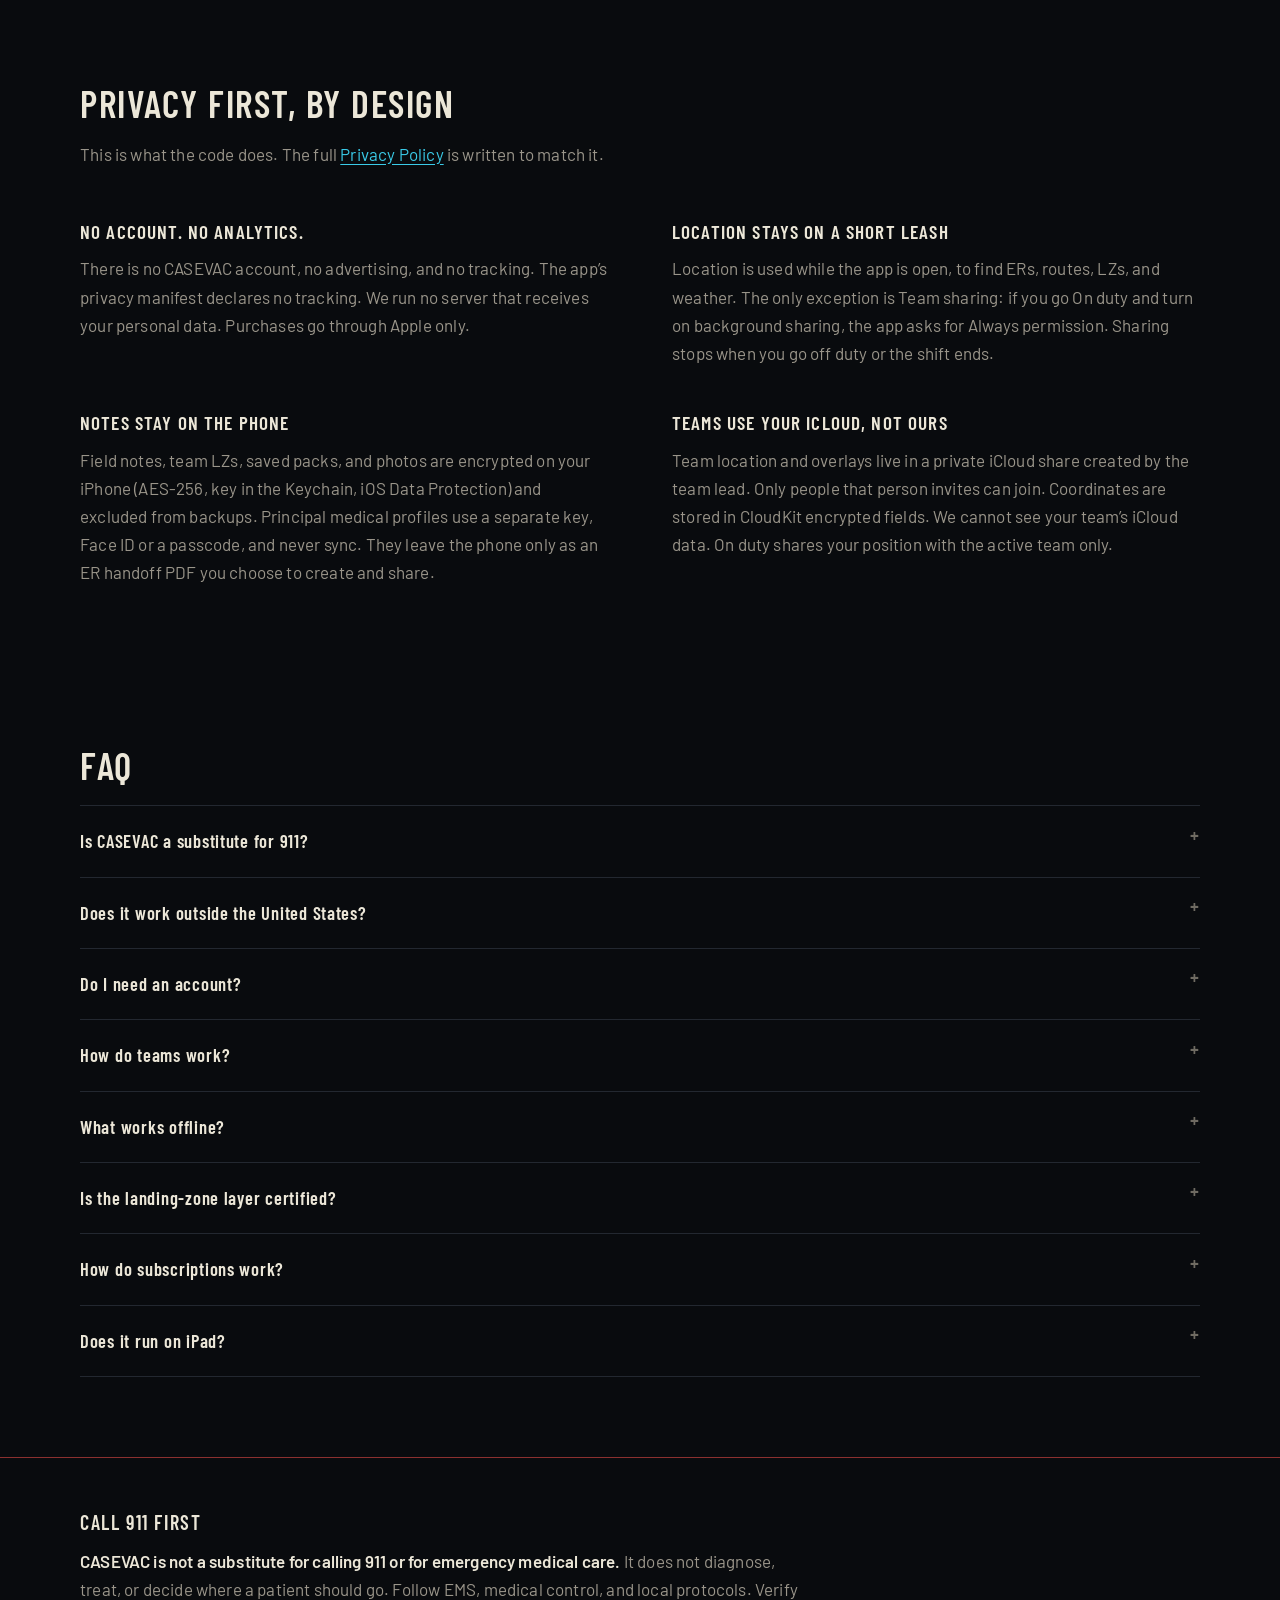
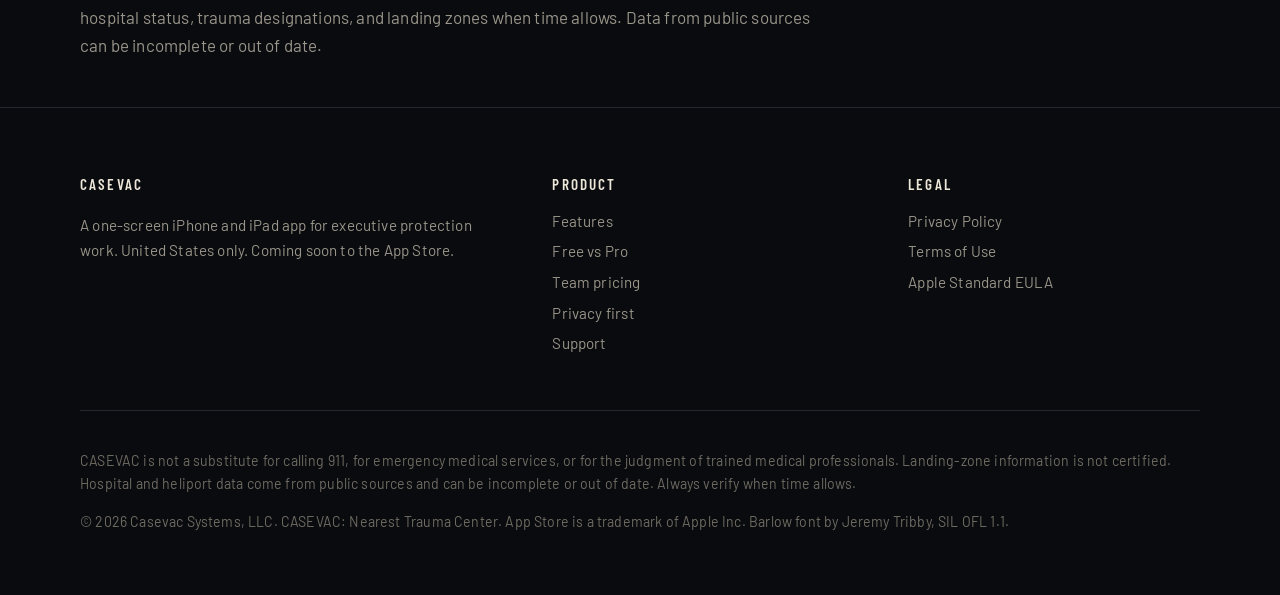
==== commit 88e764d6: "Add Team pricing page and link it from the nav, footer, and Support Per-team quotes for EP teams, de" ====
--- a/index.html
+++ b/index.html
@@ -16,7 +16,7 @@
   <link rel="apple-touch-icon" href="img/apple-touch-icon.png">
   <link rel="stylesheet" href="css/styles.css">
   <script type="application/ld+json">
-  {"@context":"https://schema.org","@type":"Organization","name":"Casevac Systems, LLC","url":"https://casevac.app/","email":"support@casevac.app"}
+  {"@context":"https://schema.org","@type":"Organization","name":"Casevac Systems, LLC","url":"https://casevac.app/","email":"support@casevac.app","address":{"@type":"PostalAddress","streetAddress":"4245 N Central Expy, Ste 492","addressLocality":"Dallas","addressRegion":"TX","postalCode":"75205-4231","addressCountry":"US"}}
   </script>
 </head>
 <body>
@@ -30,6 +30,7 @@
       <nav class="nav-desktop" aria-label="Primary">
           <a href="index.html#features">Features</a>
           <a href="index.html#pro">Free vs Pro</a>
+          <a href="teams.html">Team pricing</a>
           <a href="privacy.html">Privacy</a>
           <a href="terms.html">Terms</a>
           <a href="support.html">Support</a>
@@ -39,6 +40,7 @@
         <nav class="nav-menu" aria-label="Primary">
           <a href="index.html#features">Features</a>
           <a href="index.html#pro">Free vs Pro</a>
+          <a href="teams.html">Team pricing</a>
           <a href="privacy.html">Privacy</a>
           <a href="terms.html">Terms</a>
           <a href="support.html">Support</a>
@@ -144,7 +146,7 @@
             <header>
               <h3>CASEVAC Pro</h3>
               <p class="price">See App Store</p>
-              <p>Monthly or Yearly. The Yearly plan includes a 7-day free trial when Apple offers one to that Apple ID. Prices and taxes are set in the App Store and shown in the app at purchase. Subscriptions auto-renew until canceled in Settings.</p>
+              <p>Monthly or Yearly, each with a 1-week free trial when Apple offers one to that Apple ID. Prices and taxes are set in the App Store and shown in the app at purchase. Subscriptions auto-renew until canceled in Settings. Buying for a detail or agency? See <a href="teams.html">Team pricing</a>.</p>
             </header>
             <ul>
               <li>Everything in Free</li>
@@ -254,6 +256,7 @@
         <ul>
           <li><a href="index.html#features">Features</a></li>
           <li><a href="index.html#pro">Free vs Pro</a></li>
+          <li><a href="teams.html">Team pricing</a></li>
           <li><a href="index.html#privacy">Privacy first</a></li>
           <li><a href="support.html">Support</a></li>
         </ul>
